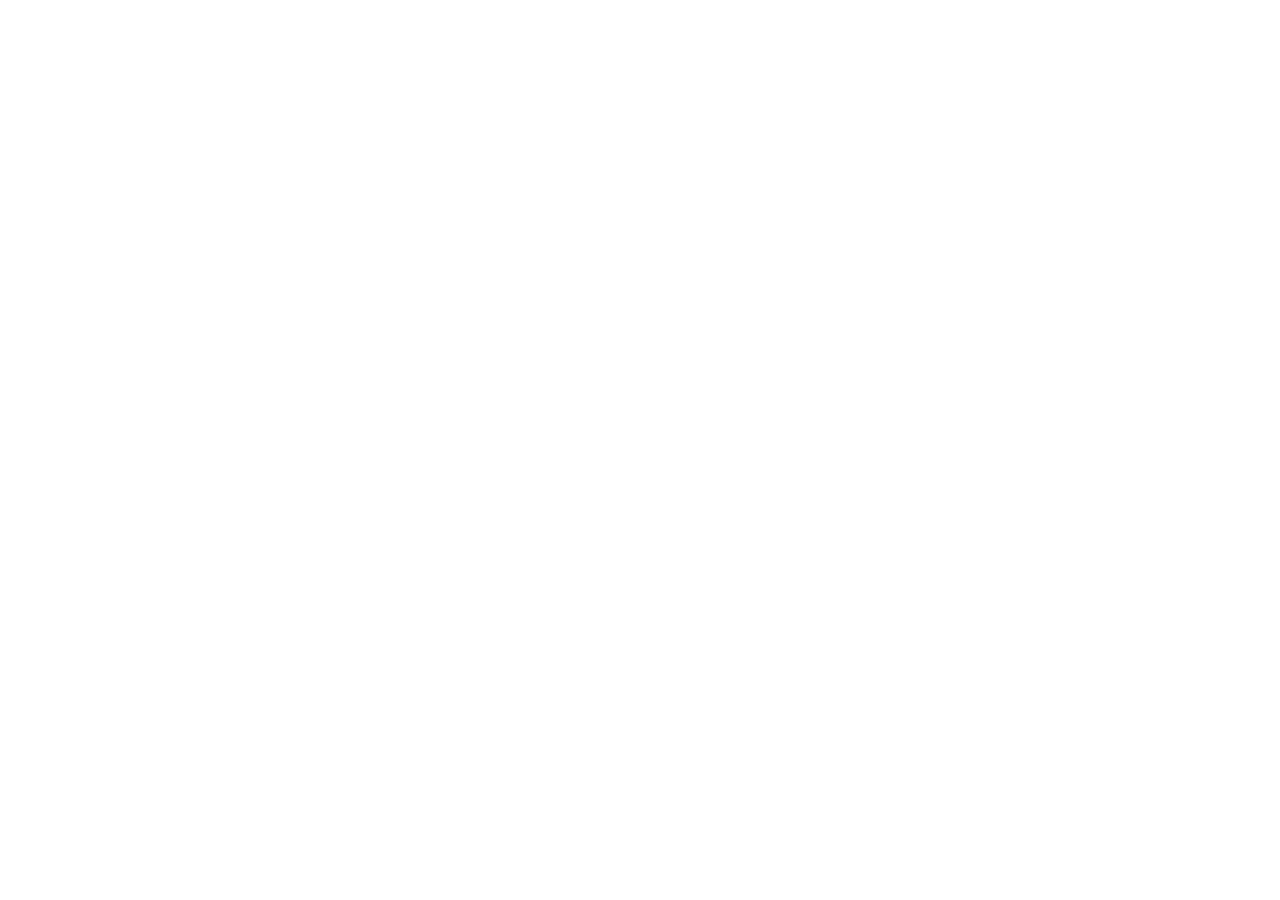
==== index.html @ 74814bcd "feat: integracion de estructura base de index.html" ====
<!DOCTYPE html>
<html lang="es">
<head>
  <meta charset="UTF-8" />
  <meta name="viewport" content="width=device-width, initial-scale=1.0" />
  <title>Panel Principal</title>
  <link href="https://cdn.jsdelivr.net/npm/bootstrap@5.3.8/dist/css/bootstrap.min.css" rel="stylesheet" integrity="sha384-sRIl4kxILFvY47J16cr9ZwB07vP4J8+LH7qKQnuqkuIAvNWLzeN8tE5YBujZqJLB" crossorigin="anonymous">

</head>
<body>
    <nav id="navbar">
    </nav>

    <aside id="sidebar">
    </aside>

    <main id="main-content">
    </main>

    <script src="js/utileria.js" defer></script>
    <script src="js/index.js" defer></script>
    <script src="https://cdn.jsdelivr.net/npm/bootstrap@5.3.8/dist/js/bootstrap.bundle.min.js" integrity="sha384-FKyoEForCGlyvwx9Hj09JcYn3nv7wiPVlz7YYwJrWVcXK/BmnVDxM+D2scQbITxI" crossorigin="anonymous" defer></script>
</body>
</html>
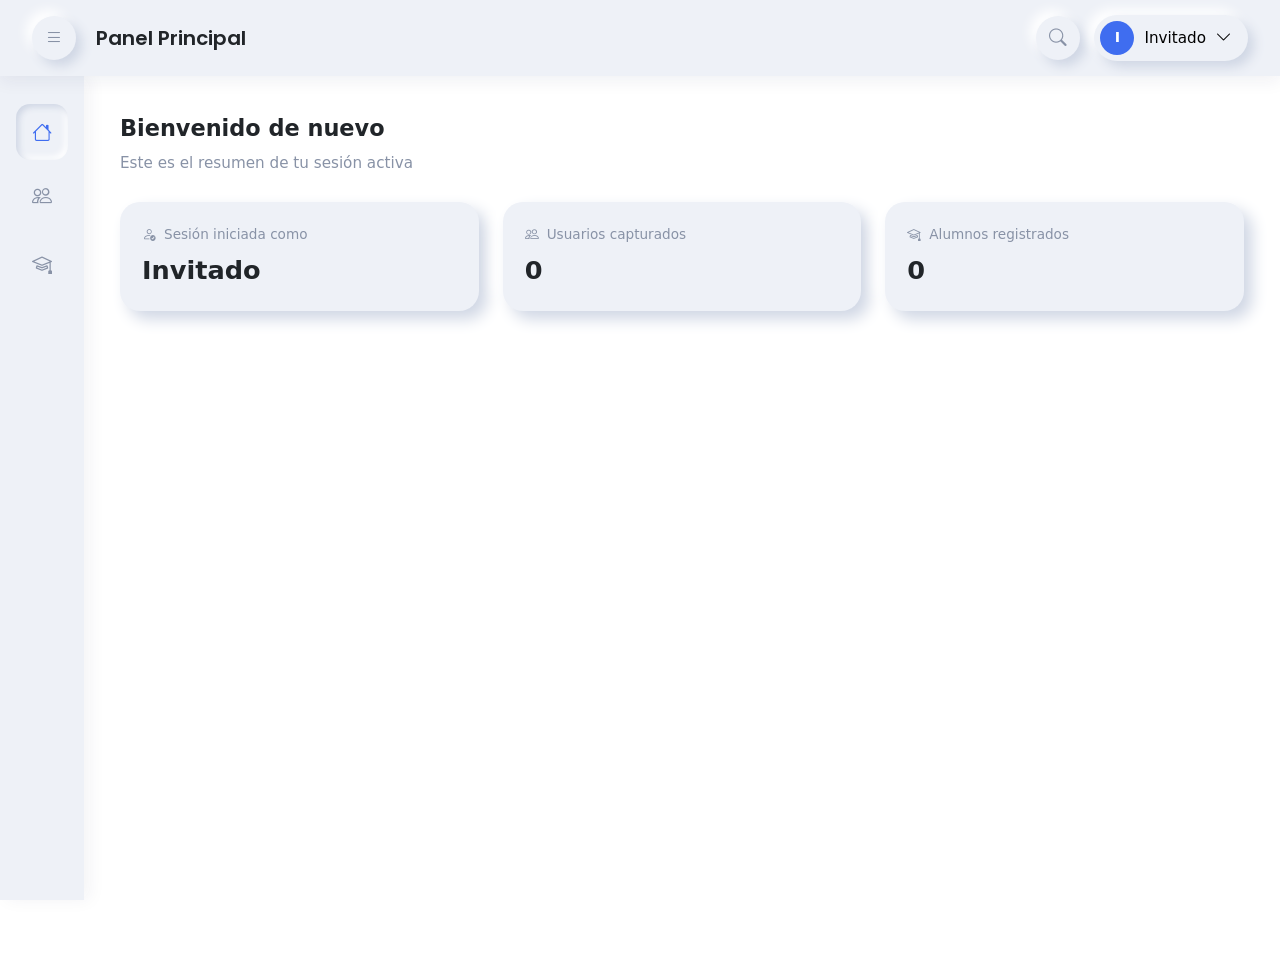
==== commit 81acf9cd: "feat: integracion de componente de formulario para captura de usuarios" ====
--- a/index.html
+++ b/index.html
@@ -1,24 +1,197 @@
 <!DOCTYPE html>
 <html lang="es">
+
 <head>
-  <meta charset="UTF-8" />
-  <meta name="viewport" content="width=device-width, initial-scale=1.0" />
-  <title>Panel Principal</title>
-  <link href="https://cdn.jsdelivr.net/npm/bootstrap@5.3.8/dist/css/bootstrap.min.css" rel="stylesheet" integrity="sha384-sRIl4kxILFvY47J16cr9ZwB07vP4J8+LH7qKQnuqkuIAvNWLzeN8tE5YBujZqJLB" crossorigin="anonymous">
+    <meta charset="UTF-8" />
+    <meta name="viewport" content="width=device-width, initial-scale=1.0" />
+    <title>Panel Principal</title>
+    <link rel="stylesheet" href="css/index.css">
+    <link href="https://cdn.jsdelivr.net/npm/bootstrap@5.3.8/dist/css/bootstrap.min.css" rel="stylesheet"
+        integrity="sha384-sRIl4kxILFvY47J16cr9ZwB07vP4J8+LH7qKQnuqkuIAvNWLzeN8tE5YBujZqJLB" crossorigin="anonymous">
+    <link rel="stylesheet" href="https://cdn.jsdelivr.net/npm/bootstrap-icons@1.13.1/font/bootstrap-icons.min.css">
+    <link rel="preconnect" href="https://fonts.googleapis.com">
+    <link
+        href="https://fonts.googleapis.com/css2?family=Inter:wght@400;500;600&family=Poppins:wght@500;600;700&display=swap"
+        rel="stylesheet">
+</head>
 
-</head>
 <body>
-    <nav id="navbar">
+    <nav id="navbar" aria-label="Menu de navegacion">
+        <button id="toggle-sidebar" class="icon-btn" type="button" aria-label="Abrir o cerrar menu lateral">
+            <i class="bi bi-list"></i>
+        </button>
+
+        <h1 class="topbar-title">Panel Principal</h1>
+        <div class="topbar-actions">
+            <button class="icon-btn" type="button" aria-label="Buscar">
+                <i class="bi bi-search"></i>
+            </button>
+            <div class="user-menu">
+                <button id="user-menu-toggle" class="user-chip" type="button" aria-haspopup="true"
+                    aria-expanded="false">
+                    <span class="user-avatar" id="user-avatar">?</span>
+                    <span class="user-name" id="user-name">Invitado</span>
+                    <i class="bi bi-chevron-down"></i>
+                </button>
+                <div class="user-dropdown" id="user-dropdown">
+                    <button id="logout-btn" class="dropdown-item" type="button">
+                        <i class="bi bi-box-arrow-right"></i>
+                        <span>Salir del sistema</span>
+                    </button>
+                </div>
+            </div>
+        </div>
     </nav>
 
     <aside id="sidebar">
+        <nav>
+            <ul id="sidebar-menu" class="sidebar-menu">
+                <li class="sidebar-item">
+                    <a href="#" class="sidebar-link active" data-seccion="inicio">
+                        <i class="bi bi-house"></i>
+                        <span>Inicio</span>
+                    </a>
+                </li>
+                <li class="sidebar-item">
+                    <a href="#" class="sidebar-link" id="toggle-usuarios">
+                        <i class="bi bi-people"></i>
+                        <span>Usuarios</span>
+                        <i class="bi bi-chevron-down chevron" id="icono-usuarios"></i>
+                    </a>
+                    <ul class="sidebar-submenu" id="submenu-usuarios">
+                        <li>
+                            <a href="#" class="sidebar-sublink" data-seccion="usuarios-captura">
+                                <span>Captura</span>
+                            </a>
+                        </li>
+                    </ul>
+                </li>
+                <li class="sidebar-item">
+                    <a href="#" class="sidebar-link" data-seccion="alumnos">
+                        <i class="bi bi-mortarboard"></i>
+                        <span>Alumnos</span>
+                    </a>
+                </li>
+            </ul>
+        </nav>
     </aside>
 
     <main id="main-content">
+
+        <section id="seccion-inicio" class="content-section">
+            <p class="panel-titulo">Bienvenido de nuevo</p>
+            <p class="panel-subtitulo">Este es el resumen de tu sesión activa</p>
+            <div class="row g-4">
+                <div class="col-md-4">
+                    <div class="neu-flat stat-mini">
+                        <span class="stat-label"><i class="bi bi-person-check"></i> Sesión iniciada como</span>
+                        <span class="stat-valor" id="inicio-usuario-actual">Invitado</span>
+                    </div>
+                </div>
+                <div class="col-md-4">
+                    <div class="neu-flat stat-mini">
+                        <span class="stat-label"><i class="bi bi-people"></i> Usuarios capturados</span>
+                        <span class="stat-valor" id="inicio-total-usuarios">0</span>
+                    </div>
+                </div>
+                <div class="col-md-4">
+                    <div class="neu-flat stat-mini">
+                        <span class="stat-label"><i class="bi bi-mortarboard"></i> Alumnos registrados</span>
+                        <span class="stat-valor" id="inicio-total-alumnos">0</span>
+                    </div>
+                </div>
+            </div>
+        </section>
+
+        <section id="seccion-usuarios-captura" class="content-section d-none">
+            <p class="panel-titulo">Captura de usuarios</p>
+            <p class="panel-subtitulo">Registra los datos de acceso de un nuevo usuario del sistema</p>
+            <div class="neu-flat card-neu" style="max-width: 460px;">
+                <form id="form-captura" novalidate>
+                    <div class="mb-3">
+                        <label class="form-label" for="captura-nombre">Nombre de usuario</label>
+                        <input type="text" class="neu-inset neu-input" id="captura-nombre" placeholder="Ej. Juan Pérez">
+                        <div class="form-feedback" id="feedback-captura-nombre"></div>
+                    </div>
+                    <div class="mb-3">
+                        <label class="form-label" for="captura-correo">Correo electrónico</label>
+                        <input type="text" class="neu-inset neu-input" id="captura-correo"
+                            placeholder="usuario@correo.com">
+                        <div class="form-feedback" id="feedback-captura-correo"></div>
+                    </div>
+                    <div class="mb-3">
+                        <label class="form-label" for="captura-password">Contraseña</label>
+                        <div class="input-group-neu neu-inset">
+                            <input type="password" class="neu-input" id="captura-password"
+                                placeholder="Mínimo 8 caracteres">
+                            <button type="button" class="btn-neu-icon" id="btn-generar-password"
+                                title="Generar contraseña segura">
+                                <i class="bi bi-magic"></i>
+                            </button>
+                        </div>
+                        <div class="form-feedback" id="feedback-captura-password"></div>
+                    </div>
+                    <button type="submit" class="btn-neu-primary">Guardar usuario</button>
+                    <div class="alert-neu d-none" id="alerta-captura"></div>
+                </form>
+            </div>
+        </section>
+
+        <section id="seccion-alumnos" class="content-section d-none">
+            <p class="panel-titulo">Registro de alumnos</p>
+            <p class="panel-subtitulo">Captura los datos del alumno y verifica su mayoría de edad</p>
+            <div class="row g-4">
+                <div class="col-lg-5">
+                    <div class="neu-flat card-neu">
+                        <form id="form-alumno" novalidate>
+                            <div class="mb-3">
+                                <label class="form-label" for="alumno-nombre">Nombre completo</label>
+                                <input type="text" class="neu-inset neu-input" id="alumno-nombre"
+                                    placeholder="Ej. María López">
+                                <div class="form-feedback" id="feedback-alumno-nombre"></div>
+                            </div>
+                            <div class="mb-3">
+                                <label class="form-label" for="alumno-control">Número de control</label>
+                                <input type="text" class="neu-inset neu-input" id="alumno-control" maxlength="6"
+                                    placeholder="6 dígitos">
+                                <div class="form-feedback" id="feedback-alumno-control"></div>
+                            </div>
+                            <div class="mb-3">
+                                <label class="form-label" for="alumno-nacimiento">Fecha de nacimiento</label>
+                                <input type="date" class="neu-inset neu-input" id="alumno-nacimiento">
+                                <div class="form-feedback" id="feedback-alumno-nacimiento"></div>
+                            </div>
+                            <button type="submit" class="btn-neu-primary">Verificar alumno</button>
+                        </form>
+                    </div>
+                </div>
+                <div class="col-lg-7">
+                    <div class="neu-flat card-neu">
+                        <p class="panel-titulo" style="font-size: 1.05rem;">Alumnos capturados</p>
+                        <ul class="lista-alumnos" id="lista-alumnos"></ul>
+                    </div>
+                </div>
+            </div>
+        </section>
     </main>
+
+    <div class="modal fade" id="modalEdad" tabindex="-1" aria-hidden="true">
+        <div class="modal-dialog modal-dialog-centered">
+            <div class="modal-content neu-flat">
+                <div class="modal-header border-0">
+                    <h5 class="modal-title">Resultado de edad</h5>
+                    <button type="button" class="btn-close" data-bs-dismiss="modal" aria-label="Cerrar"></button>
+                </div>
+                <div class="modal-body" id="modal-edad-body"></div>
+            </div>
+        </div>
+    </div>
 
     <script src="js/utileria.js" defer></script>
     <script src="js/index.js" defer></script>
-    <script src="https://cdn.jsdelivr.net/npm/bootstrap@5.3.8/dist/js/bootstrap.bundle.min.js" integrity="sha384-FKyoEForCGlyvwx9Hj09JcYn3nv7wiPVlz7YYwJrWVcXK/BmnVDxM+D2scQbITxI" crossorigin="anonymous" defer></script>
+    <script src="https://cdn.jsdelivr.net/npm/bootstrap@5.3.8/dist/js/bootstrap.bundle.min.js"
+        integrity="sha384-FKyoEForCGlyvwx9Hj09JcYn3nv7wiPVlz7YYwJrWVcXK/BmnVDxM+D2scQbITxI" crossorigin="anonymous"
+        defer></script>
 </body>
+
 </html>
--- a/css/index.css
+++ b/css/index.css
@@ -0,0 +1,472 @@
+:root {
+    --bg: #eef1f7;
+    --shadow-dark: #cfd6e4;
+    --shadow-light: #ffffff;
+    --accent: #3f6df0;
+    --accent-soft: #e4ebff;
+    --text-primary: #1b2559;
+    --text-muted: #8892a6;
+    --radius-lg: 20px;
+    --radius-md: 14px;
+    --sidebar-collapsed: 84px;
+    --sidebar-expanded: 240px;
+    --topbar-height: 76px;
+}
+
+* {
+    box-sizing: border-box;
+}
+
+body {
+    background: var(--bg);
+    font-family: 'Inter', sans-serif;
+    color: var(--text-primary);
+    margin: 0;
+    min-height: 100vh;
+}
+
+h1,
+h2,
+h3,
+.brand-font {
+    font-family: 'Poppins', sans-serif;
+}
+
+a {
+    text-decoration: none;
+    color: inherit;
+}
+
+.neu-flat {
+    background: var(--bg);
+    border-radius: var(--radius-lg);
+    box-shadow: 8px 8px 16px var(--shadow-dark), -8px -8px 16px var(--shadow-light);
+}
+
+.neu-inset {
+    background: var(--bg);
+    border-radius: var(--radius-md);
+    box-shadow: inset 4px 4px 8px var(--shadow-dark), inset -4px -4px 8px var(--shadow-light);
+}
+
+#navbar {
+    position: fixed;
+    top: 0;
+    left: 0;
+    right: 0;
+    height: var(--topbar-height);
+    display: flex;
+    align-items: center;
+    gap: 20px;
+    padding: 0 32px;
+    background: var(--bg);
+    box-shadow: 0 6px 16px rgba(31, 42, 84, 0.06);
+    z-index: 1030;
+}
+
+.topbar-title {
+    font-size: 1.25rem;
+    font-weight: 600;
+    margin: 0;
+}
+
+.topbar-actions {
+    margin-left: auto;
+    display: flex;
+    align-items: center;
+    gap: 14px;
+}
+
+.icon-btn {
+    width: 44px;
+    height: 44px;
+    border: none;
+    border-radius: 50%;
+    background: var(--bg);
+    box-shadow: 6px 6px 12px var(--shadow-dark), -6px -6px 12px var(--shadow-light);
+    display: flex;
+    align-items: center;
+    justify-content: center;
+    color: var(--text-muted);
+    font-size: 1.1rem;
+    cursor: pointer;
+    transition: box-shadow 0.15s ease, color 0.15s ease;
+}
+
+.icon-btn:hover,
+.icon-btn:focus-visible {
+    color: var(--accent);
+    box-shadow: inset 3px 3px 6px var(--shadow-dark), inset -3px -3px 6px var(--shadow-light);
+    outline: none;
+}
+
+.user-menu {
+    position: relative;
+}
+
+.user-chip {
+    display: flex;
+    align-items: center;
+    gap: 10px;
+    border: none;
+    background: var(--bg);
+    border-radius: 999px;
+    padding: 6px 16px 6px 6px;
+    box-shadow: 6px 6px 12px var(--shadow-dark), -6px -6px 12px var(--shadow-light);
+    cursor: pointer;
+}
+
+.user-avatar {
+    width: 34px;
+    height: 34px;
+    border-radius: 50%;
+    background: var(--accent);
+    color: #ffffff;
+    display: flex;
+    align-items: center;
+    justify-content: center;
+    font-weight: 600;
+    font-size: 0.9rem;
+}
+
+.user-name {
+    font-weight: 500;
+    font-size: 0.95rem;
+    max-width: 140px;
+    overflow: hidden;
+    text-overflow: ellipsis;
+    white-space: nowrap;
+}
+
+.user-dropdown {
+    position: absolute;
+    right: 0;
+    top: calc(100% + 10px);
+    min-width: 200px;
+    background: var(--bg);
+    border-radius: var(--radius-md);
+    box-shadow: 10px 10px 20px var(--shadow-dark), -10px -10px 20px var(--shadow-light);
+    padding: 8px;
+    opacity: 0;
+    pointer-events: none;
+    transform: translateY(-6px);
+    transition: opacity 0.15s ease, transform 0.15s ease;
+    z-index: 1040;
+}
+
+.user-dropdown.dropdown-abierto {
+    opacity: 1;
+    pointer-events: auto;
+    transform: translateY(0);
+}
+
+.dropdown-item {
+    display: flex;
+    align-items: center;
+    gap: 10px;
+    width: 100%;
+    border: none;
+    background: transparent;
+    padding: 10px 12px;
+    border-radius: var(--radius-md);
+    color: var(--text-primary);
+    font-size: 0.9rem;
+    cursor: pointer;
+}
+
+.dropdown-item:hover {
+    background: var(--accent-soft);
+    color: var(--accent);
+}
+
+#sidebar {
+    position: fixed;
+    top: var(--topbar-height);
+    left: 0;
+    bottom: 0;
+    width: var(--sidebar-collapsed);
+    background: var(--bg);
+    box-shadow: 6px 0 16px rgba(31, 42, 84, 0.05);
+    padding: 28px 0;
+    overflow-x: hidden;
+    transition: width 0.22s ease;
+    z-index: 1020;
+}
+
+body.sidebar-abierto #sidebar {
+    width: var(--sidebar-expanded);
+}
+
+.sidebar-menu {
+    list-style: none;
+    margin: 0;
+    padding: 0;
+}
+
+.sidebar-item {
+    padding: 0 16px;
+    margin-bottom: 8px;
+}
+
+.sidebar-link,
+.sidebar-sublink {
+    display: flex;
+    align-items: center;
+    gap: 14px;
+    padding: 13px 14px;
+    border-radius: var(--radius-md);
+    color: var(--text-muted);
+    font-size: 0.95rem;
+    font-weight: 500;
+    white-space: nowrap;
+}
+
+.sidebar-link i:first-child {
+    font-size: 1.25rem;
+    min-width: 24px;
+    text-align: center;
+}
+
+.sidebar-link:hover {
+    color: var(--accent);
+}
+
+.sidebar-link.active {
+    background: var(--bg);
+    color: var(--accent);
+    box-shadow: inset 3px 3px 6px var(--shadow-dark), inset -3px -3px 6px var(--shadow-light);
+}
+
+.sidebar-link span,
+.sidebar-link .chevron {
+    opacity: 0;
+    transition: opacity 0.15s ease;
+}
+
+body.sidebar-abierto .sidebar-link span,
+body.sidebar-abierto .sidebar-link .chevron {
+    opacity: 1;
+}
+
+.chevron {
+    margin-left: auto;
+    transition: transform 0.2s ease, opacity 0.15s ease;
+}
+
+.chevron-abierto {
+    transform: rotate(180deg);
+}
+
+.sidebar-submenu {
+    list-style: none;
+    margin: 4px 0 0 0;
+    padding-left: 18px;
+    max-height: 0;
+    overflow: hidden;
+    transition: max-height 0.2s ease;
+}
+
+.sidebar-submenu.submenu-abierto {
+    max-height: 200px;
+}
+
+.sidebar-sublink {
+    font-size: 0.88rem;
+    padding: 9px 14px;
+    opacity: 0;
+    pointer-events: none;
+}
+
+body.sidebar-abierto .sidebar-sublink {
+    opacity: 1;
+    pointer-events: auto;
+}
+
+.sidebar-sublink.active {
+    color: var(--accent);
+    font-weight: 600;
+}
+
+#main-content {
+    margin-top: var(--topbar-height);
+    margin-left: var(--sidebar-collapsed);
+    padding: 36px;
+    transition: margin-left 0.22s ease;
+    min-height: calc(100vh - var(--topbar-height));
+}
+
+body.sidebar-abierto #main-content {
+    margin-left: var(--sidebar-expanded);
+}
+
+.content-section.d-none {
+    display: none;
+}
+
+.panel-titulo {
+    font-size: 1.4rem;
+    font-weight: 600;
+    margin-bottom: 6px;
+}
+
+.panel-subtitulo {
+    color: var(--text-muted);
+    margin-bottom: 28px;
+    font-size: 0.95rem;
+}
+
+.card-neu {
+    padding: 28px;
+    margin-bottom: 24px;
+}
+
+.stat-mini {
+    padding: 22px;
+    display: flex;
+    flex-direction: column;
+    gap: 6px;
+}
+
+.stat-mini .stat-label {
+    color: var(--text-muted);
+    font-size: 0.85rem;
+    display: flex;
+    align-items: center;
+    gap: 8px;
+}
+
+.stat-mini .stat-valor {
+    font-size: 1.6rem;
+    font-weight: 700;
+}
+
+.form-label {
+    font-weight: 500;
+    font-size: 0.9rem;
+    color: var(--text-primary);
+}
+
+.neu-input {
+    border: none;
+    padding: 12px 16px;
+    width: 100%;
+    color: var(--text-primary);
+    font-size: 0.95rem;
+}
+
+.neu-input:focus {
+    outline: 2px solid var(--accent);
+}
+
+.input-group-neu {
+    display: flex;
+    align-items: center;
+    border-radius: var(--radius-md);
+    background: var(--bg);
+    box-shadow: inset 4px 4px 8px var(--shadow-dark), inset -4px -4px 8px var(--shadow-light);
+    overflow: hidden;
+}
+
+.input-group-neu .neu-input {
+    box-shadow: none;
+}
+
+.btn-neu-icon {
+    border: none;
+    background: transparent;
+    color: var(--accent);
+    width: 46px;
+    height: 46px;
+    flex-shrink: 0;
+    cursor: pointer;
+}
+
+.btn-neu-primary {
+    border: none;
+    background: var(--accent);
+    color: #ffffff;
+    font-weight: 600;
+    padding: 12px 26px;
+    border-radius: var(--radius-md);
+    box-shadow: 6px 6px 14px rgba(63, 109, 240, 0.35);
+    cursor: pointer;
+    transition: transform 0.12s ease;
+}
+
+.btn-neu-primary:hover {
+    transform: translateY(-1px);
+}
+
+.form-feedback {
+    font-size: 0.82rem;
+    margin-top: 6px;
+    min-height: 18px;
+}
+
+.feedback-error {
+    color: #e0554f;
+}
+
+.feedback-ok {
+    color: #2fa774;
+}
+
+.texto-exito {
+    color: #2fa774;
+    font-weight: 600;
+}
+
+.texto-advertencia {
+    color: #e0a02f;
+    font-weight: 600;
+}
+
+.alert-neu {
+    margin-top: 18px;
+    padding: 14px 18px;
+    border-radius: var(--radius-md);
+    font-size: 0.9rem;
+}
+
+.alert-neu-ok {
+    background: var(--accent-soft);
+    color: var(--accent);
+}
+
+.alert-neu-error {
+    background: #fdecec;
+    color: #e0554f;
+}
+
+/* --- Listas --- */
+.lista-alumnos {
+    list-style: none;
+    margin: 0;
+    padding: 0;
+}
+
+.alumno-item {
+    display: flex;
+    justify-content: space-between;
+    gap: 12px;
+    padding: 12px 16px;
+    border-radius: var(--radius-md);
+    background: var(--bg);
+    box-shadow: 4px 4px 10px var(--shadow-dark), -4px -4px 10px var(--shadow-light);
+    margin-bottom: 10px;
+    font-size: 0.9rem;
+}
+
+.modal-content {
+    border: none;
+}
+
+@media (max-width: 768px) {
+    #main-content {
+        padding: 20px;
+    }
+
+    .topbar-title {
+        display: none;
+    }
+}
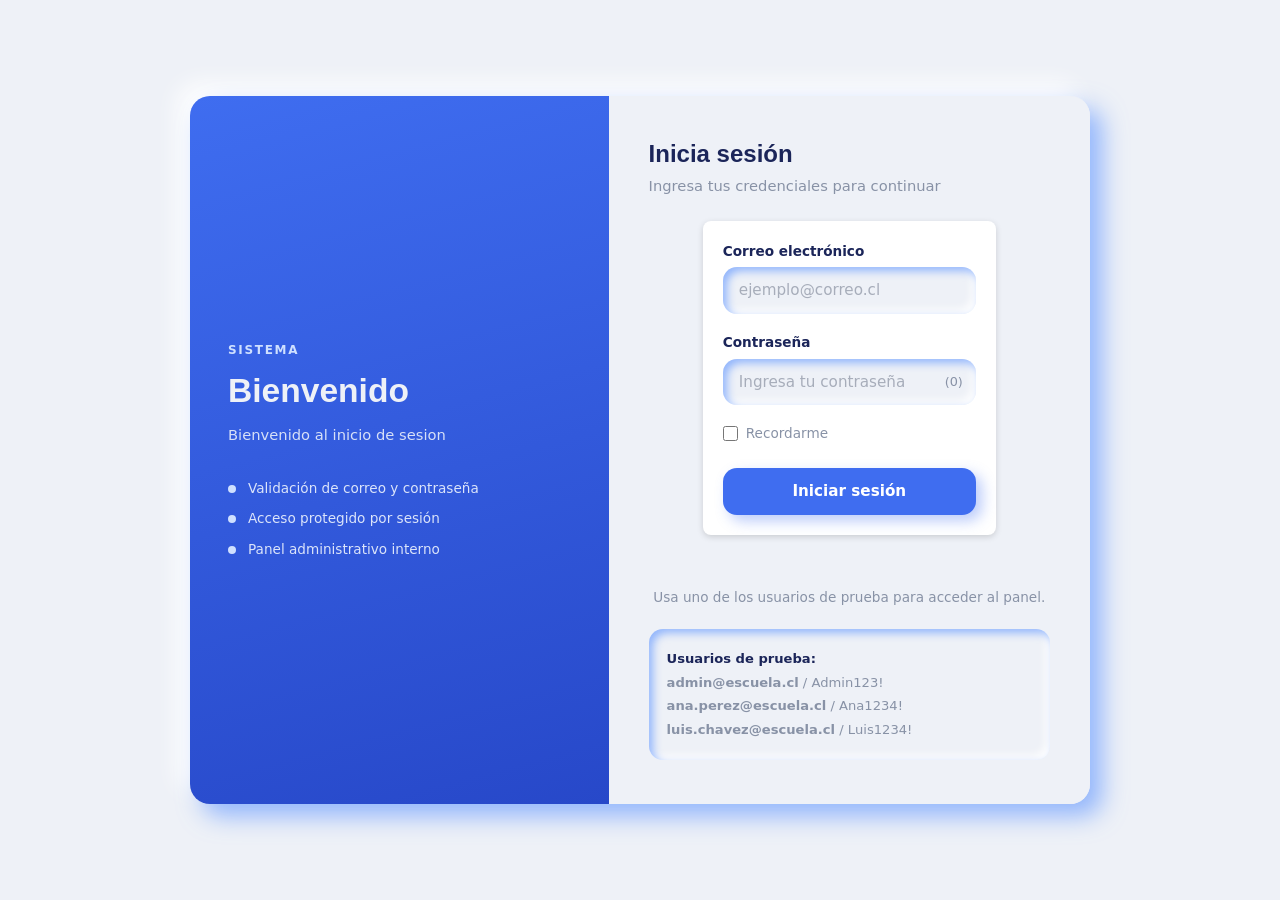
==== commit e78d17ea: "feat: Implementacion correcta de README.md" ====
--- a/index.html
+++ b/index.html
@@ -177,7 +177,7 @@
 
     <div class="modal fade" id="modalEdad" tabindex="-1" aria-hidden="true">
         <div class="modal-dialog modal-dialog-centered">
-            <div class="modal-content neu-flat">
+            <div class="modal-content">
                 <div class="modal-header border-0">
                     <h5 class="modal-title">Resultado de edad</h5>
                     <button type="button" class="btn-close" data-bs-dismiss="modal" aria-label="Cerrar"></button>
--- a/css/index.css
+++ b/css/index.css
@@ -438,7 +438,6 @@
     color: #e0554f;
 }
 
-/* --- Listas --- */
 .lista-alumnos {
     list-style: none;
     margin: 0;
